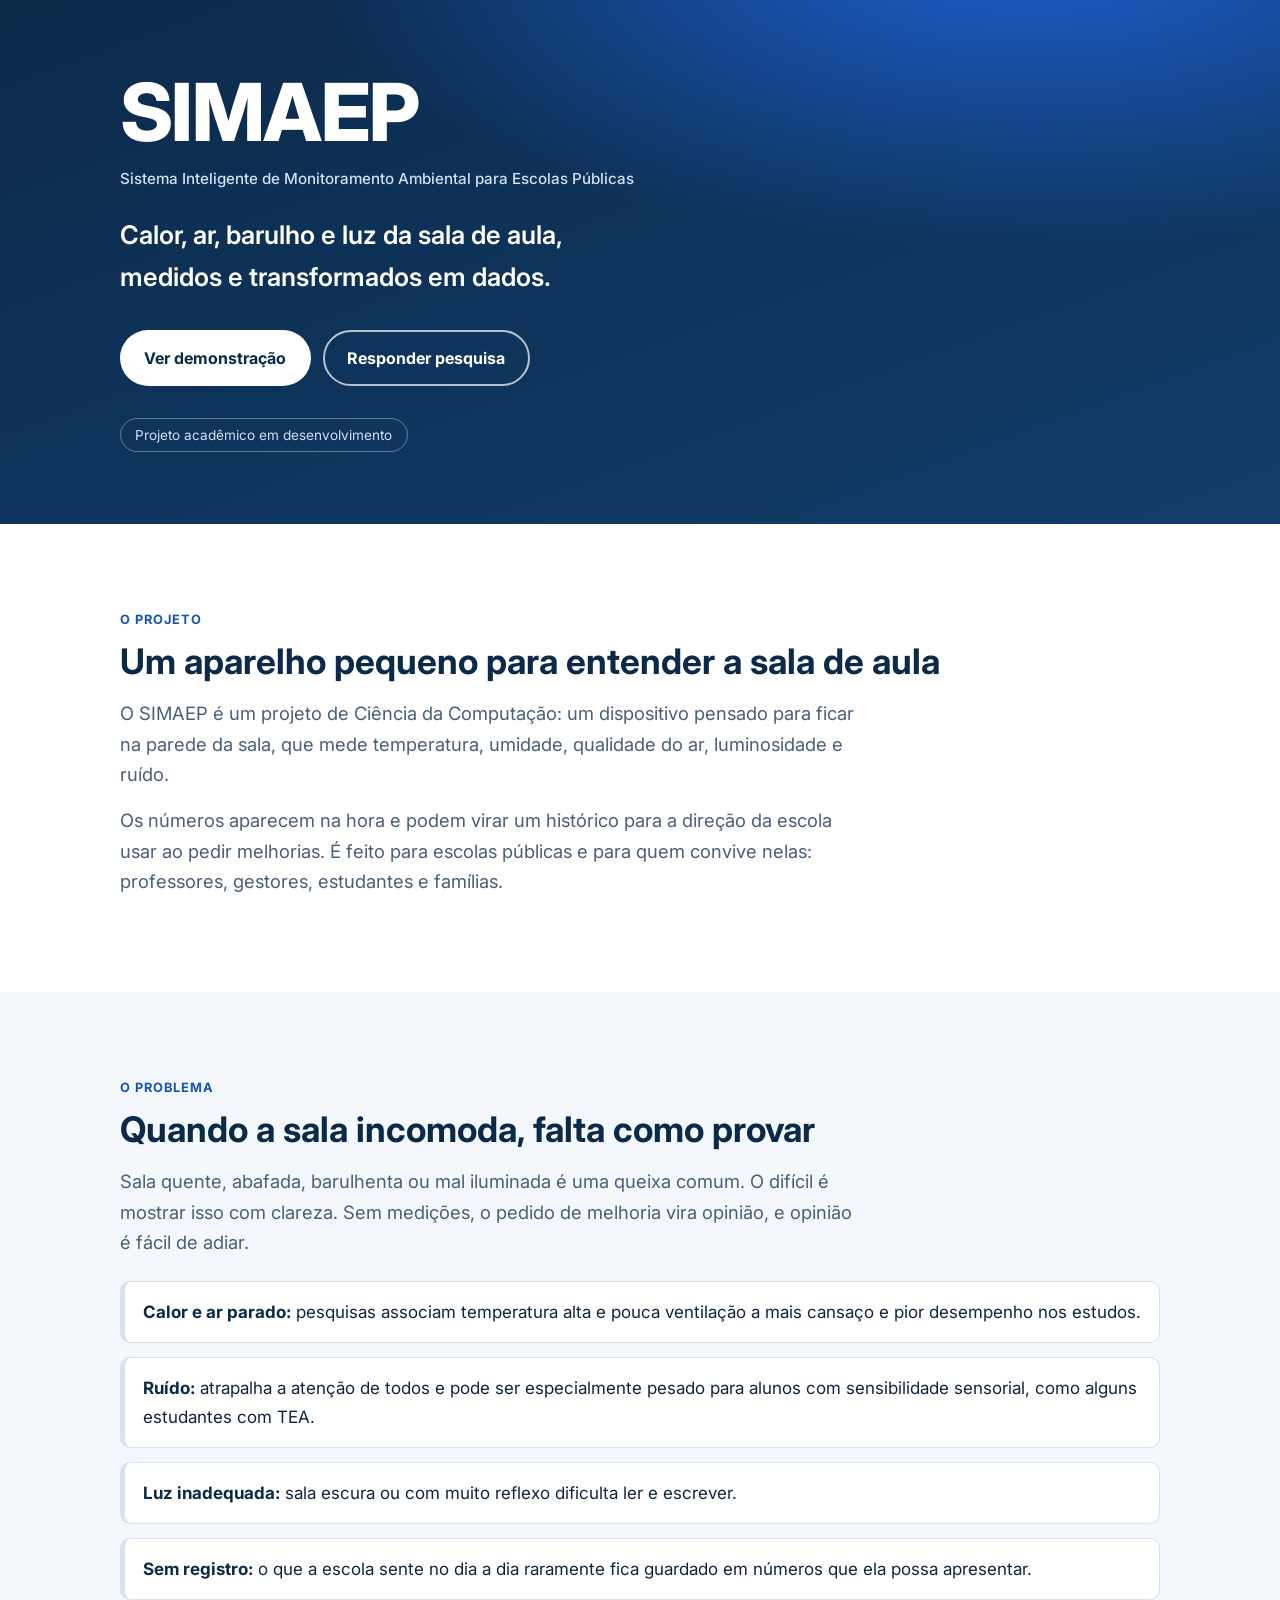
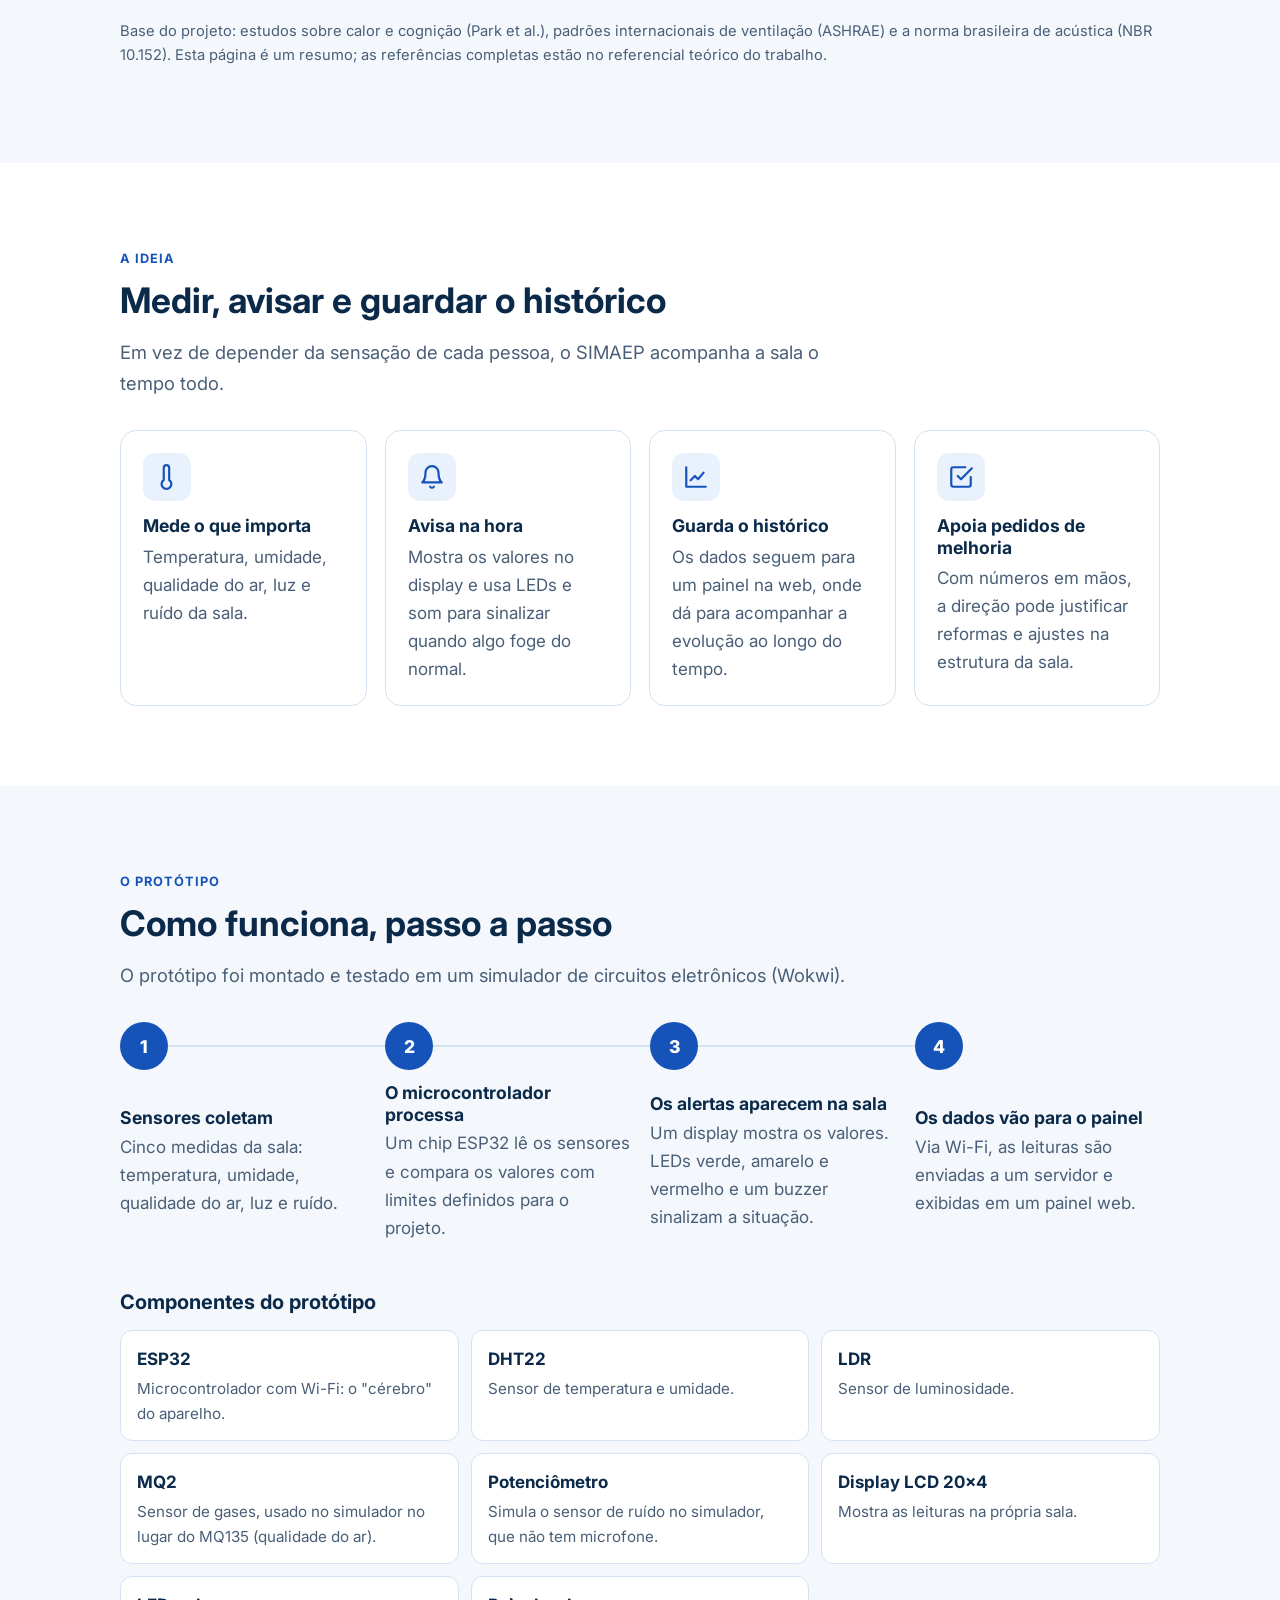
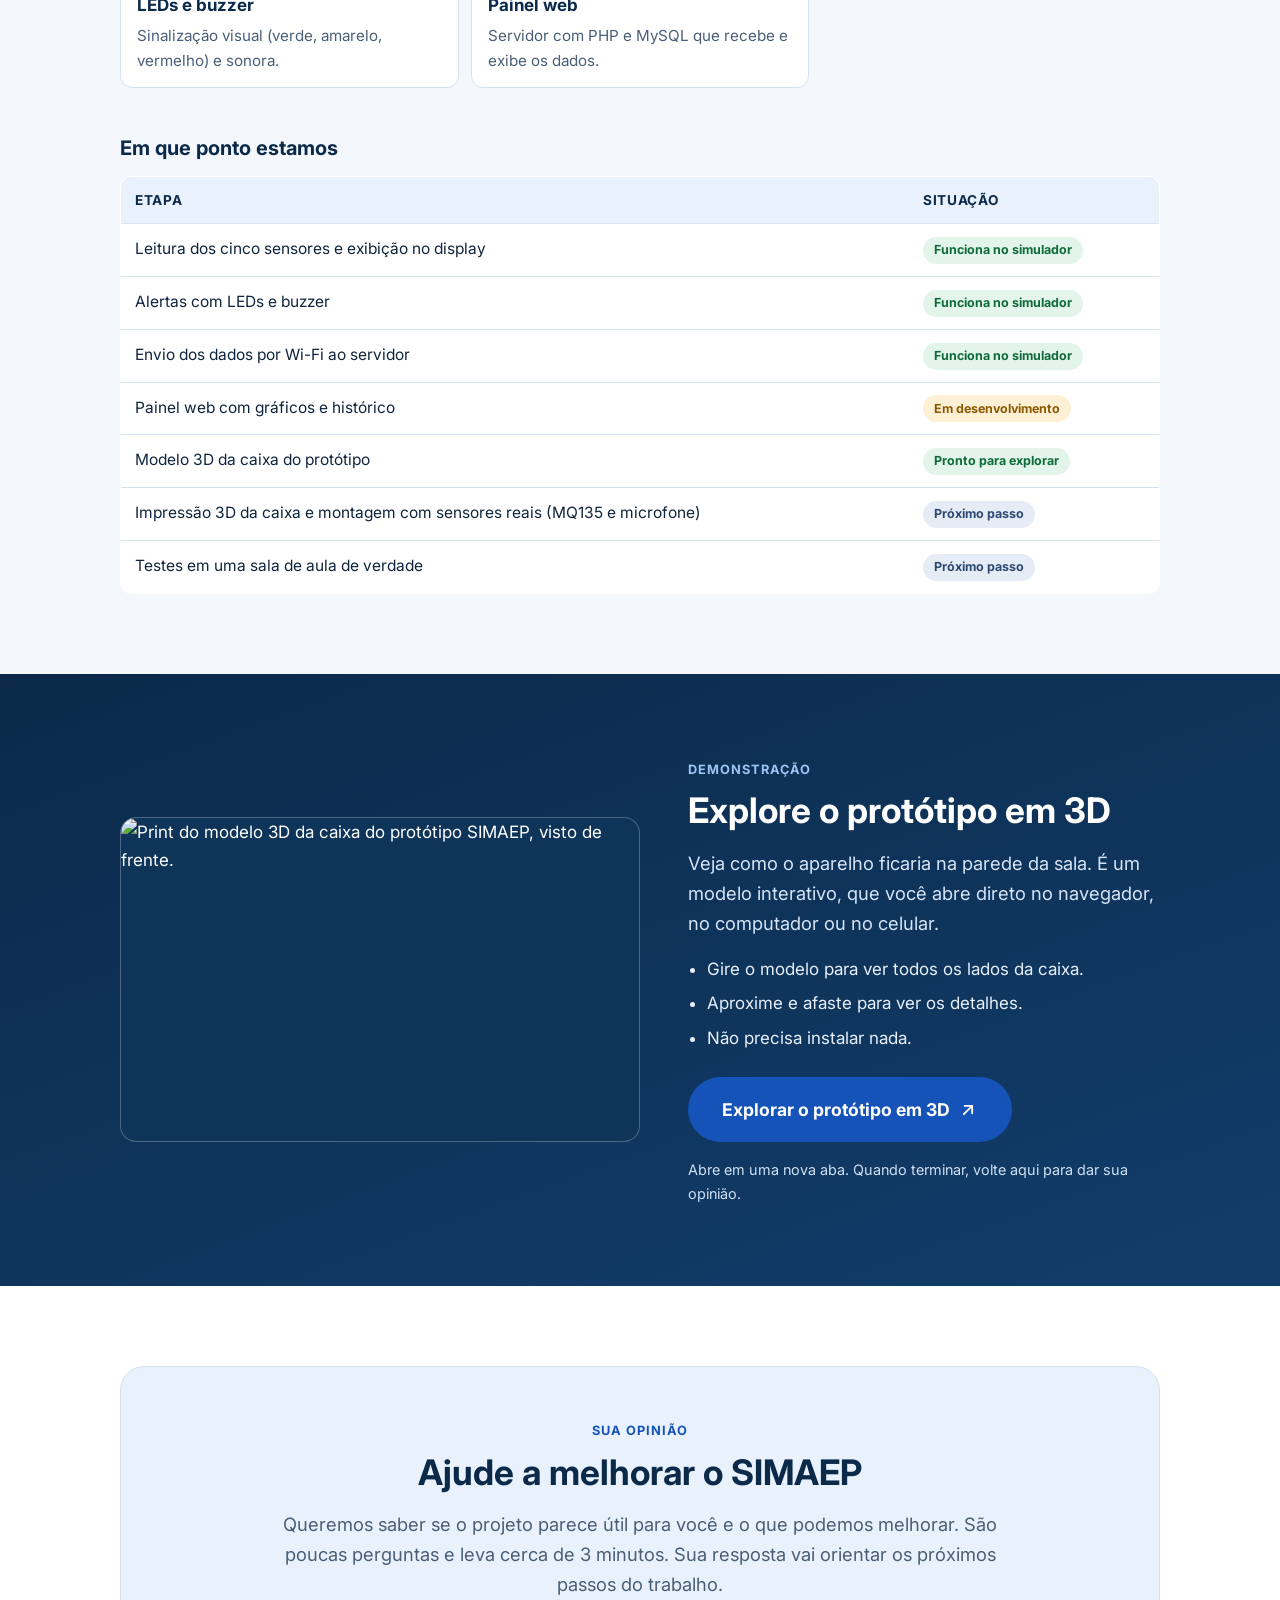
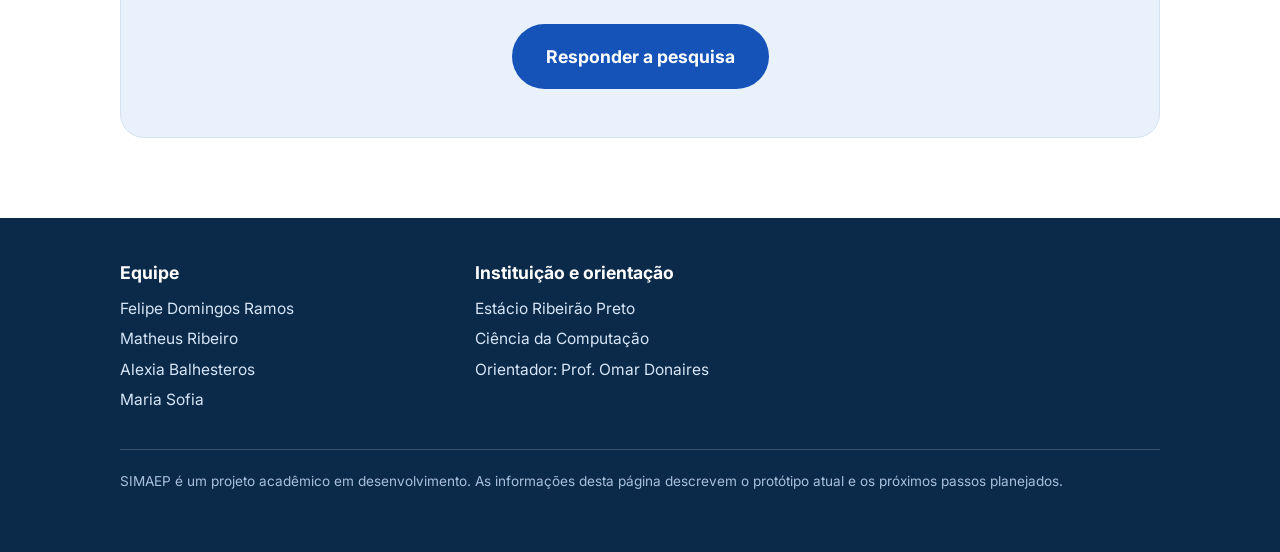
==== site/index.html @ f1fc980d "Add files via upload" ====
<!DOCTYPE html>
<html lang="pt-BR">
<head>
<meta charset="utf-8">
<meta name="viewport" content="width=device-width, initial-scale=1">
<title>SIMAEP - Monitoramento ambiental para escolas públicas</title>
<meta name="description" content="SIMAEP é um projeto acadêmico que mede temperatura, ar, ruído e luz da sala de aula. Conheça o protótipo e dê sua opinião.">
<meta name="theme-color" content="#0b2a4a">

<!-- ============================================================
     CONFIGURAÇÃO: EDITE AQUI (único lugar que você precisa mexer)
     ============================================================ -->
<script>
  const CONFIG = {
    // 1) Link da página do modelo 3D
    MODEL_3D_URL: "https://microcontrolador.papaixinho.com.br/3d/",

    // 2) Link do Google Forms (o link de "Enviar" > ícone de link, termina em /viewform)
    //    Enquanto estiver vazio, os botões de pesquisa mostram "em breve".
    FORMS_URL: "https://forms.gle/YkU9QKmfA5a7cBHw9",

    // 3) Mostrar o formulário embutido na página? (true/false). Precisa de FORMS_URL.
    EMBED_FORM: false,

    // 4) Imagem de prévia do modelo 3D (print). Ex.: "img/modelo-3d.png". Vazio = espaço reservado.
    PREVIEW_IMAGE: "imagens/simaep-painel.png",
    PREVIEW_ALT: "Print do modelo 3D da caixa do protótipo SIMAEP, visto de frente.",

    // 5) Contato (e-mail). Vazio = o bloco de contato não aparece.
    CONTACT_EMAIL: ""
  };
</script>

<link rel="preconnect" href="https://fonts.googleapis.com">
<link rel="preconnect" href="https://fonts.gstatic.com" crossorigin>
<!-- Fonte por CDN. Se falhar, o navegador usa a fonte do sistema (veja font-family no CSS). -->
<link rel="stylesheet" href="https://fonts.googleapis.com/css2?family=Inter:wght@400;500;600;700;800&display=swap">

<style>
  :root{
    --navy:#0b2a4a;
    --navy-2:#123d6b;
    --blue:#1553b8;
    --blue-2:#2f7de1;
    --sky:#e8f1fc;
    --sky-2:#f4f8fd;
    --ink:#10253d;
    --muted:#4a5f77;
    --line:#d5e2f2;
    --ok:#0f6b3a;
    --ok-bg:#e3f4ea;
    --wip:#8a5a00;
    --wip-bg:#fdf0d5;
    --next:#2d4a73;
    --next-bg:#e6ecf5;
    --radius:16px;
    --maxw:1080px;
    --font:"Inter",system-ui,-apple-system,"Segoe UI",Roboto,Arial,sans-serif;
  }
  *{box-sizing:border-box}
  html{scroll-behavior:smooth}
  body{margin:0;font-family:var(--font);color:var(--ink);background:#fff;line-height:1.65;font-size:1.0625rem;-webkit-text-size-adjust:100%}
  img,svg{max-width:100%;display:block}
  a{color:var(--blue)}
  h1,h2,h3{line-height:1.2;margin:0;color:var(--navy)}
  p{margin:0 0 1rem}

  .skip{position:absolute;left:-999px;top:0;background:#fff;color:var(--navy);padding:.7rem 1rem;z-index:100;border-radius:0 0 8px 0;font-weight:600}
  .skip:focus{left:0}
  :focus-visible{outline:3px solid #ffbf47;outline-offset:3px;border-radius:6px}

  .wrap{width:100%;max-width:var(--maxw);margin:0 auto;padding:0 20px}
  section{padding:56px 0}
  .eyebrow{display:inline-block;font-size:.8rem;font-weight:700;letter-spacing:.08em;text-transform:uppercase;color:var(--blue);margin-bottom:.6rem}
  h2{font-size:clamp(1.55rem,5vw,2.2rem);margin-bottom:1rem}
  .lead{font-size:1.15rem;color:var(--muted);max-width:62ch}
  .alt{background:var(--sky-2)}

  /* Botões */
  .btn{display:inline-flex;align-items:center;justify-content:center;gap:.5rem;min-height:48px;padding:.8rem 1.4rem;border-radius:999px;font-weight:700;font-size:1rem;text-decoration:none;border:2px solid transparent;cursor:pointer;font-family:inherit;transition:transform .15s ease,background .15s ease}
  .btn:hover{transform:translateY(-1px)}
  .btn-primary{background:var(--blue);color:#fff}
  .btn-primary:hover{background:#0f4397}
  .btn-light{background:#fff;color:var(--navy)}
  .btn-ghost{background:transparent;color:#fff;border-color:rgba(255,255,255,.7)}
  .btn-ghost:hover{background:rgba(255,255,255,.12)}
  .btn-lg{min-height:58px;font-size:1.1rem;padding:1rem 2rem}
  .btn[aria-disabled="true"]{background:#8fa3ba;color:#fff;cursor:not-allowed;transform:none}

  /* Hero */
  .hero{background:radial-gradient(1200px 500px at 80% -10%,#1d5fd1 0%,transparent 60%),linear-gradient(160deg,var(--navy) 0%,var(--navy-2) 100%);color:#fff;padding:64px 0 72px}
  .hero h1{color:#fff;font-size:clamp(2.8rem,12vw,5rem);font-weight:800;letter-spacing:-.02em}
  .hero .full{font-size:.95rem;color:#cfe0f5;margin:.4rem 0 1.4rem;font-weight:500}
  .hero .tagline{font-size:clamp(1.2rem,4vw,1.6rem);font-weight:600;max-width:30ch;margin-bottom:2rem;color:#fff}
  .hero .actions{display:flex;flex-wrap:wrap;gap:12px}
  .hero .badge{display:inline-block;margin-top:2rem;font-size:.85rem;color:#cfe0f5;border:1px solid rgba(255,255,255,.35);border-radius:999px;padding:.3rem .9rem}

  /* Cards genéricos */
  .grid{display:grid;gap:18px}
  .card{background:#fff;border:1px solid var(--line);border-radius:var(--radius);padding:22px}
  .card h3{font-size:1.1rem;margin:.9rem 0 .4rem}
  .card p{color:var(--muted);margin:0}
  .icon{width:48px;height:48px;border-radius:12px;background:var(--sky);display:grid;place-items:center;color:var(--blue)}
  .icon svg{width:26px;height:26px}

  /* Problemática */
  .problem-list{list-style:none;padding:0;margin:1.5rem 0 0;display:grid;gap:14px}
  .problem-list li{background:#fff;border-left:5px solid var(--blue-2);border-radius:10px;padding:16px 18px;border:1px solid var(--line);border-left-width:5px}
  .problem-list strong{color:var(--navy)}
  .note{font-size:.92rem;color:var(--muted);margin-top:1.2rem}

  /* Passos */
  .steps{list-style:none;padding:0;margin:2rem 0 0;display:grid;gap:0}
  .step{position:relative;display:grid;grid-template-columns:48px 1fr;gap:16px;padding-bottom:28px}
  .step:last-child{padding-bottom:0}
  .step::before{content:"";position:absolute;left:23px;top:50px;bottom:0;width:2px;background:var(--line)}
  .step:last-child::before{display:none}
  .num{width:48px;height:48px;border-radius:50%;background:var(--blue);color:#fff;font-weight:800;display:grid;place-items:center;font-size:1.1rem;z-index:1}
  .step h3{font-size:1.1rem;margin-bottom:.3rem}
  .step p{color:var(--muted);margin:0}
  .step .tag{display:inline-block;margin-top:.5rem}

  /* Chips de status */
  .chip{display:inline-block;font-size:.78rem;font-weight:700;border-radius:999px;padding:.2rem .7rem;white-space:nowrap}
  .chip.ok{background:var(--ok-bg);color:var(--ok)}
  .chip.wip{background:var(--wip-bg);color:var(--wip)}
  .chip.next{background:var(--next-bg);color:var(--next)}

  .subhead{font-size:1.25rem;margin:3rem 0 1rem}
  .parts{list-style:none;padding:0;margin:0;display:grid;gap:12px}
  .parts li{background:#fff;border:1px solid var(--line);border-radius:12px;padding:14px 16px;display:flex;flex-direction:column;gap:.2rem}
  .parts .name{font-weight:700;color:var(--navy)}
  .parts .desc{color:var(--muted);font-size:.95rem}

  .status-table{width:100%;border-collapse:collapse;background:#fff;border:1px solid var(--line);border-radius:12px;overflow:hidden}
  .status-table th,.status-table td{text-align:left;padding:12px 14px;border-bottom:1px solid var(--line);vertical-align:top;font-size:.97rem}
  .status-table th{background:var(--sky);color:var(--navy);font-size:.85rem;text-transform:uppercase;letter-spacing:.05em}
  .status-table tr:last-child td{border-bottom:0}

  /* Demonstração */
  .demo{background:linear-gradient(160deg,var(--navy) 0%,var(--navy-2) 100%);color:#fff}
  .demo h2{color:#fff}
  .demo .lead{color:#d6e5f7}
  .demo-box{display:grid;gap:28px;align-items:center}
  .preview{border-radius:var(--radius);overflow:hidden;border:1px solid rgba(255,255,255,.25);background:#0e3459;aspect-ratio:16/10}
  .preview img{width:100%;height:100%;object-fit:cover}
  .placeholder{width:100%;height:100%;display:grid;place-items:center;text-align:center;padding:20px;color:#cfe0f5;border:2px dashed rgba(255,255,255,.4);border-radius:var(--radius);font-size:.95rem}
  .placeholder svg{width:56px;height:56px;margin:0 auto .6rem;opacity:.8}
  .demo ul{padding-left:1.2rem;margin:0 0 1.6rem;color:#e7f0fb}
  .demo li{margin-bottom:.4rem}
  .demo .small{font-size:.9rem;color:#cfe0f5;margin:1rem 0 0}

  /* Pesquisa */
  .survey-box{background:var(--sky);border:1px solid var(--line);border-radius:24px;padding:28px 22px;text-align:center}
  .survey-box .lead{margin:0 auto 1.5rem}
  .soon{font-size:.92rem;color:var(--muted);margin-top:.8rem}
  details.embed{margin-top:2rem;text-align:left}
  details.embed summary{cursor:pointer;font-weight:600;color:var(--blue);padding:.6rem 0}
  details.embed iframe{width:100%;height:760px;border:1px solid var(--line);border-radius:12px;background:#fff;margin-top:.8rem}

  /* Rodapé */
  footer{background:var(--navy);color:#d6e5f7;padding:44px 0;font-size:.97rem}
  footer h2{font-size:1.1rem;color:#fff;margin-bottom:.8rem}
  footer .cols{display:grid;gap:26px}
  footer ul{list-style:none;padding:0;margin:0}
  footer li{margin-bottom:.3rem}
  footer a{color:#fff}
  footer .fine{margin-top:2rem;font-size:.85rem;color:#a9c0dc;border-top:1px solid rgba(255,255,255,.18);padding-top:1.2rem}

  /* Animações ao rolar (só se JS estiver ativo) */
  .js .reveal{opacity:0;transform:translateY(18px);transition:opacity .6s ease,transform .6s ease}
  .js .reveal.in{opacity:1;transform:none}
  @media (prefers-reduced-motion:reduce){
    html{scroll-behavior:auto}
    .js .reveal{opacity:1;transform:none;transition:none}
    .btn{transition:none}
  }

  /* Telas maiores */
  @media (min-width:720px){
    section{padding:80px 0}
    .grid.cols-2{grid-template-columns:repeat(2,1fr)}
    .grid.cols-4{grid-template-columns:repeat(2,1fr)}
    .parts{grid-template-columns:repeat(2,1fr)}
    .demo-box{grid-template-columns:1.1fr 1fr;gap:48px}
    .survey-box{padding:48px}
    footer .cols{grid-template-columns:repeat(3,1fr)}
  }
  @media (min-width:960px){
    .grid.cols-4{grid-template-columns:repeat(4,1fr)}
    .parts{grid-template-columns:repeat(3,1fr)}
    .steps{grid-template-columns:repeat(4,1fr);gap:20px}
    .step{grid-template-columns:1fr;padding-bottom:0;gap:12px}
    .step::before{left:48px;right:-20px;top:23px;bottom:auto;width:auto;height:2px}
  }
</style>
</head>

<body>
<script>document.documentElement.classList.add('js');</script>
<a class="skip" href="#proposta">Pular para o conteúdo</a>

<!-- ======================= 1. TOPO (HERO) ======================= -->
<header class="hero">
  <div class="wrap">
    <h1>SIMAEP</h1>
    <p class="full">Sistema Inteligente de Monitoramento Ambiental para Escolas Públicas</p>
    <p class="tagline">Calor, ar, barulho e luz da sala de aula, medidos e transformados em dados.</p>
    <div class="actions">
      <a class="btn btn-light" href="#demo">Ver demonstração</a>
      <a class="btn btn-ghost" href="#pesquisa" data-forms-link>Responder pesquisa</a>
    </div>
    <span class="badge">Projeto acadêmico em desenvolvimento</span>
  </div>
</header>

<main>
<!-- ======================= 2. PROPOSTA ======================= -->
<section id="proposta" aria-labelledby="t-proposta">
  <div class="wrap reveal">
    <span class="eyebrow">O projeto</span>
    <h2 id="t-proposta">Um aparelho pequeno para entender a sala de aula</h2>
    <p class="lead">O SIMAEP é um projeto de Ciência da Computação: um dispositivo pensado para ficar na parede da sala, que mede temperatura, umidade, qualidade do ar, luminosidade e ruído.</p>
    <p class="lead">Os números aparecem na hora e podem virar um histórico para a direção da escola usar ao pedir melhorias. É feito para escolas públicas e para quem convive nelas: professores, gestores, estudantes e famílias.</p>
  </div>
</section>

<!-- ======================= 3. PROBLEMÁTICA ======================= -->
<section id="problema" class="alt" aria-labelledby="t-problema">
  <div class="wrap reveal">
    <span class="eyebrow">O problema</span>
    <h2 id="t-problema">Quando a sala incomoda, falta como provar</h2>
    <p class="lead">Sala quente, abafada, barulhenta ou mal iluminada é uma queixa comum. O difícil é mostrar isso com clareza. Sem medições, o pedido de melhoria vira opinião, e opinião é fácil de adiar.</p>
    <ul class="problem-list">
      <li><strong>Calor e ar parado:</strong> pesquisas associam temperatura alta e pouca ventilação a mais cansaço e pior desempenho nos estudos.</li>
      <li><strong>Ruído:</strong> atrapalha a atenção de todos e pode ser especialmente pesado para alunos com sensibilidade sensorial, como alguns estudantes com TEA.</li>
      <li><strong>Luz inadequada:</strong> sala escura ou com muito reflexo dificulta ler e escrever.</li>
      <li><strong>Sem registro:</strong> o que a escola sente no dia a dia raramente fica guardado em números que ela possa apresentar.</li>
    </ul>
    <p class="note">Base do projeto: estudos sobre calor e cognição (Park et al.), padrões internacionais de ventilação (ASHRAE) e a norma brasileira de acústica (NBR 10.152). Esta página é um resumo; as referências completas estão no referencial teórico do trabalho.</p>
  </div>
</section>

<!-- ======================= 4. IDEIA DE SOLUÇÃO ======================= -->
<section id="solucao" aria-labelledby="t-solucao">
  <div class="wrap">
    <div class="reveal">
      <span class="eyebrow">A ideia</span>
      <h2 id="t-solucao">Medir, avisar e guardar o histórico</h2>
      <p class="lead">Em vez de depender da sensação de cada pessoa, o SIMAEP acompanha a sala o tempo todo.</p>
    </div>
    <div class="grid cols-4" style="margin-top:2rem">
      <article class="card reveal">
        <div class="icon" aria-hidden="true">
          <svg viewBox="0 0 24 24" fill="none" stroke="currentColor" stroke-width="2" stroke-linecap="round" stroke-linejoin="round"><path d="M14 14.76V3.5a2.5 2.5 0 0 0-5 0v11.26a4.5 4.5 0 1 0 5 0z"/></svg>
        </div>
        <h3>Mede o que importa</h3>
        <p>Temperatura, umidade, qualidade do ar, luz e ruído da sala.</p>
      </article>
      <article class="card reveal">
        <div class="icon" aria-hidden="true">
          <svg viewBox="0 0 24 24" fill="none" stroke="currentColor" stroke-width="2" stroke-linecap="round" stroke-linejoin="round"><path d="M18 8a6 6 0 0 0-12 0c0 7-3 9-3 9h18s-3-2-3-9"/><path d="M13.7 21a2 2 0 0 1-3.4 0"/></svg>
        </div>
        <h3>Avisa na hora</h3>
        <p>Mostra os valores no display e usa LEDs e som para sinalizar quando algo foge do normal.</p>
      </article>
      <article class="card reveal">
        <div class="icon" aria-hidden="true">
          <svg viewBox="0 0 24 24" fill="none" stroke="currentColor" stroke-width="2" stroke-linecap="round" stroke-linejoin="round"><path d="M3 3v18h18"/><path d="M7 15l4-4 3 3 5-6"/></svg>
        </div>
        <h3>Guarda o histórico</h3>
        <p>Os dados seguem para um painel na web, onde dá para acompanhar a evolução ao longo do tempo.</p>
      </article>
      <article class="card reveal">
        <div class="icon" aria-hidden="true">
          <svg viewBox="0 0 24 24" fill="none" stroke="currentColor" stroke-width="2" stroke-linecap="round" stroke-linejoin="round"><path d="M9 11l3 3L22 4"/><path d="M21 12v7a2 2 0 0 1-2 2H5a2 2 0 0 1-2-2V5a2 2 0 0 1 2-2h11"/></svg>
        </div>
        <h3>Apoia pedidos de melhoria</h3>
        <p>Com números em mãos, a direção pode justificar reformas e ajustes na estrutura da sala.</p>
      </article>
    </div>
  </div>
</section>

<!-- ======================= 5. COMO FUNCIONA O PROTÓTIPO ======================= -->
<section id="como-funciona" class="alt" aria-labelledby="t-como">
  <div class="wrap">
    <div class="reveal">
      <span class="eyebrow">O protótipo</span>
      <h2 id="t-como">Como funciona, passo a passo</h2>
      <p class="lead">O protótipo foi montado e testado em um simulador de circuitos eletrônicos (Wokwi).</p>
    </div>

    <ol class="steps">
      <li class="step reveal">
        <span class="num" aria-hidden="true">1</span>
        <div>
          <h3>Sensores coletam</h3>
          <p>Cinco medidas da sala: temperatura, umidade, qualidade do ar, luz e ruído.</p>
        </div>
      </li>
      <li class="step reveal">
        <span class="num" aria-hidden="true">2</span>
        <div>
          <h3>O microcontrolador processa</h3>
          <p>Um chip ESP32 lê os sensores e compara os valores com limites definidos para o projeto.</p>
        </div>
      </li>
      <li class="step reveal">
        <span class="num" aria-hidden="true">3</span>
        <div>
          <h3>Os alertas aparecem na sala</h3>
          <p>Um display mostra os valores. LEDs verde, amarelo e vermelho e um buzzer sinalizam a situação.</p>
        </div>
      </li>
      <li class="step reveal">
        <span class="num" aria-hidden="true">4</span>
        <div>
          <h3>Os dados vão para o painel</h3>
          <p>Via Wi-Fi, as leituras são enviadas a um servidor e exibidas em um painel web.</p>
        </div>
      </li>
    </ol>

    <h3 class="subhead reveal">Componentes do protótipo</h3>
    <ul class="parts reveal">
      <li><span class="name">ESP32</span><span class="desc">Microcontrolador com Wi-Fi: o "cérebro" do aparelho.</span></li>
      <li><span class="name">DHT22</span><span class="desc">Sensor de temperatura e umidade.</span></li>
      <li><span class="name">LDR</span><span class="desc">Sensor de luminosidade.</span></li>
      <li><span class="name">MQ2</span><span class="desc">Sensor de gases, usado no simulador no lugar do MQ135 (qualidade do ar).</span></li>
      <li><span class="name">Potenciômetro</span><span class="desc">Simula o sensor de ruído no simulador, que não tem microfone.</span></li>
      <li><span class="name">Display LCD 20x4</span><span class="desc">Mostra as leituras na própria sala.</span></li>
      <li><span class="name">LEDs e buzzer</span><span class="desc">Sinalização visual (verde, amarelo, vermelho) e sonora.</span></li>
      <li><span class="name">Painel web</span><span class="desc">Servidor com PHP e MySQL que recebe e exibe os dados.</span></li>
    </ul>

    <h3 class="subhead reveal">Em que ponto estamos</h3>
    <!-- EDITE OS STATUS: troque a classe "ok" (funciona), "wip" (em desenvolvimento) ou "next" (próximo passo) e o texto do chip. -->
    <div class="reveal" style="overflow-x:auto">
      <table class="status-table">
        <thead><tr><th scope="col">Etapa</th><th scope="col">Situação</th></tr></thead>
        <tbody>
          <tr><td>Leitura dos cinco sensores e exibição no display</td><td><span class="chip ok">Funciona no simulador</span></td></tr>
          <tr><td>Alertas com LEDs e buzzer</td><td><span class="chip ok">Funciona no simulador</span></td></tr>
          <tr><td>Envio dos dados por Wi-Fi ao servidor</td><td><span class="chip ok">Funciona no simulador</span></td></tr>
          <tr><td>Painel web com gráficos e histórico</td><td><span class="chip wip">Em desenvolvimento</span></td></tr>
          <tr><td>Modelo 3D da caixa do protótipo</td><td><span class="chip ok">Pronto para explorar</span></td></tr>
          <tr><td>Impressão 3D da caixa e montagem com sensores reais (MQ135 e microfone)</td><td><span class="chip next">Próximo passo</span></td></tr>
          <tr><td>Testes em uma sala de aula de verdade</td><td><span class="chip next">Próximo passo</span></td></tr>
        </tbody>
      </table>
    </div>
  </div>
</section>

<!-- ======================= 6. ÁREA DE DEMONSTRAÇÃO ======================= -->
<section id="demo" class="demo" aria-labelledby="t-demo">
  <div class="wrap demo-box">
    <div class="preview reveal" id="preview">
      <!-- Preenchido pelo JS: usa CONFIG.PREVIEW_IMAGE ou mostra o espaço reservado -->
    </div>
    <div class="reveal">
      <span class="eyebrow" style="color:#9cc4f5">Demonstração</span>
      <h2 id="t-demo">Explore o protótipo em 3D</h2>
      <p class="lead">Veja como o aparelho ficaria na parede da sala. É um modelo interativo, que você abre direto no navegador, no computador ou no celular.</p>
      <ul>
        <li>Gire o modelo para ver todos os lados da caixa.</li>
        <li>Aproxime e afaste para ver os detalhes.</li>
        <li>Não precisa instalar nada.</li>
      </ul>
      <a class="btn btn-primary btn-lg" href="#" data-3d-link target="_blank" rel="noopener">Explorar o protótipo em 3D
        <svg width="20" height="20" viewBox="0 0 24 24" fill="none" stroke="currentColor" stroke-width="2.2" stroke-linecap="round" stroke-linejoin="round" aria-hidden="true"><path d="M7 17L17 7"/><path d="M8 7h9v9"/></svg>
      </a>
      <p class="small">Abre em uma nova aba. Quando terminar, volte aqui para dar sua opinião.</p>
    </div>
  </div>
</section>

<!-- ======================= 7. PESQUISA DE OPINIÃO ======================= -->
<section id="pesquisa" aria-labelledby="t-pesquisa">
  <div class="wrap">
    <div class="survey-box reveal">
      <span class="eyebrow">Sua opinião</span>
      <h2 id="t-pesquisa">Ajude a melhorar o SIMAEP</h2>
      <p class="lead">Queremos saber se o projeto parece útil para você e o que podemos melhorar. São poucas perguntas e leva cerca de 3 minutos. Sua resposta vai orientar os próximos passos do trabalho.</p>
      <a class="btn btn-primary btn-lg" href="#pesquisa" data-forms-link id="forms-main" target="_blank" rel="noopener">Responder a pesquisa</a>
      <p class="soon" id="forms-soon" hidden>O formulário será publicado aqui em breve.</p>

      <details class="embed" id="embed" hidden>
        <summary>Prefiro responder aqui na página</summary>
        <p class="note">Se o formulário não carregar bem no seu celular, use o botão acima.</p>
        <div id="embed-slot"></div>
      </details>
    </div>
  </div>
</section>
</main>

<!-- ======================= 8. RODAPÉ ======================= -->
<footer>
  <div class="wrap">
    <div class="cols">
      <div>
        <h2>Equipe</h2>
        <!-- EDITE: nomes da equipe -->
        <ul>
          <li>Felipe Domingos Ramos</li>
          <li>Matheus Ribeiro</li>
          <li>Alexia Balhesteros</li>
          <li>Maria Sofia</li>
        </ul>
      </div>
      <div>
        <h2>Instituição e orientação</h2>
        <!-- EDITE: instituição, curso e orientador -->
        <ul>
          <li>Estácio Ribeirão Preto</li>
          <li>Ciência da Computação</li>
          <li>Orientador: Prof. Omar Donaires</li>
        </ul>
      </div>
      <div id="contact" hidden>
        <h2>Contato</h2>
        <p><a id="contact-link" href="#"></a></p>
      </div>
    </div>
    <p class="fine">SIMAEP é um projeto acadêmico em desenvolvimento. As informações desta página descrevem o protótipo atual e os próximos passos planejados.</p>
  </div>
</footer>

<noscript>
  <div style="padding:16px;background:#fdf0d5;color:#3a2800;text-align:center">
    Para os botões de demonstração e pesquisa funcionarem, ative o JavaScript no navegador.
  </div>
</noscript>

<script>
(function () {
  var C = CONFIG;

  // --- Link do modelo 3D (nova aba) ---
  document.querySelectorAll('[data-3d-link]').forEach(function (a) { a.href = C.MODEL_3D_URL; });

  // --- Link do Forms ---
  var hasForms = !!(C.FORMS_URL && C.FORMS_URL.trim());
  document.querySelectorAll('[data-forms-link]').forEach(function (a) {
    if (a.id === 'forms-main') {
      if (hasForms) {
        a.href = C.FORMS_URL;
      } else {
        a.removeAttribute('href');
        a.removeAttribute('target');
        a.setAttribute('aria-disabled', 'true');
        a.setAttribute('role', 'link');
        document.getElementById('forms-soon').hidden = false;
      }
    }
    // O botão do topo apenas rola até a seção de pesquisa (href="#pesquisa").
  });

  // --- Formulário embutido (opcional) ---
  if (hasForms && C.EMBED_FORM) {
    var details = document.getElementById('embed');
    details.hidden = false;
    var loaded = false;
    details.addEventListener('toggle', function () {
      if (details.open && !loaded) {
        loaded = true;
        var sep = C.FORMS_URL.indexOf('?') === -1 ? '?' : '&';
        var f = document.createElement('iframe');
        f.src = C.FORMS_URL + sep + 'embedded=true';
        f.title = 'Formulário de pesquisa de opinião sobre o SIMAEP';
        f.loading = 'lazy';
        document.getElementById('embed-slot').appendChild(f);
      }
    });
  }

  // --- Prévia do 3D: imagem ou espaço reservado ---
  var prev = document.getElementById('preview');
  if (C.PREVIEW_IMAGE) {
    var img = document.createElement('img');
    img.src = C.PREVIEW_IMAGE;
    img.alt = C.PREVIEW_ALT;
    img.loading = 'lazy';
    prev.appendChild(img);
  } else {
    prev.innerHTML =
      '<div class="placeholder" role="img" aria-label="Espaço reservado para um print do modelo 3D do protótipo">' +
      '<div><svg viewBox="0 0 24 24" fill="none" stroke="currentColor" stroke-width="1.6" stroke-linecap="round" stroke-linejoin="round" aria-hidden="true">' +
      '<path d="M21 16V8a2 2 0 0 0-1-1.73l-7-4a2 2 0 0 0-2 0l-7 4A2 2 0 0 0 3 8v8a2 2 0 0 0 1 1.73l7 4a2 2 0 0 0 2 0l7-4A2 2 0 0 0 21 16z"/>' +
      '<path d="M3.3 7L12 12l8.7-5"/><path d="M12 22V12"/></svg>' +
      'Espaço para o print do modelo 3D</div></div>';
  }

  // --- Contato ---
  if (C.CONTACT_EMAIL && C.CONTACT_EMAIL.trim()) {
    var l = document.getElementById('contact-link');
    l.href = 'mailto:' + C.CONTACT_EMAIL;
    l.textContent = C.CONTACT_EMAIL;
    document.getElementById('contact').hidden = false;
  }

  // --- Animações discretas ao rolar ---
  var items = document.querySelectorAll('.reveal');
  var reduce = window.matchMedia('(prefers-reduced-motion: reduce)').matches;
  if (!('IntersectionObserver' in window) || reduce) {
    items.forEach(function (el) { el.classList.add('in'); });
  } else {
    var io = new IntersectionObserver(function (entries) {
      entries.forEach(function (e) {
        if (e.isIntersecting) { e.target.classList.add('in'); io.unobserve(e.target); }
      });
    }, { threshold: 0.12 });
    items.forEach(function (el) { io.observe(el); });
  }
})();
</script>
</body>
</html>
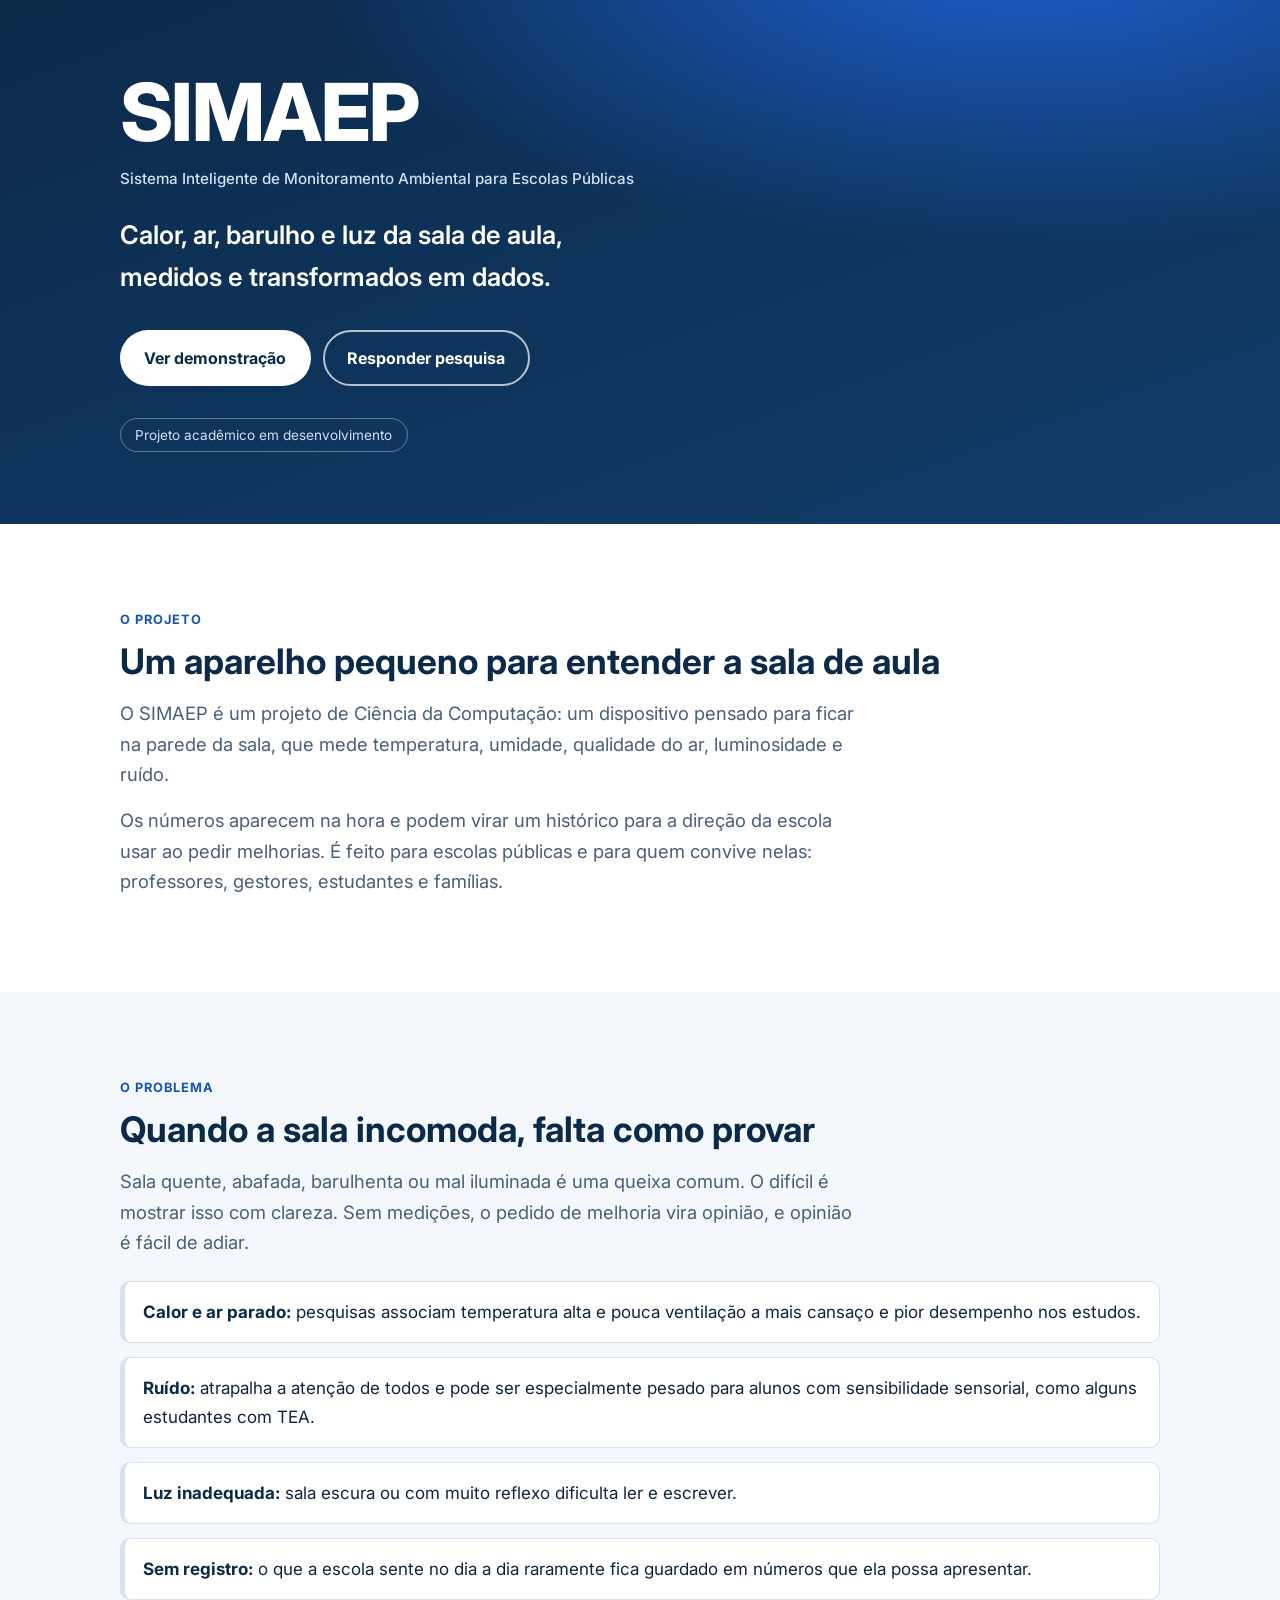
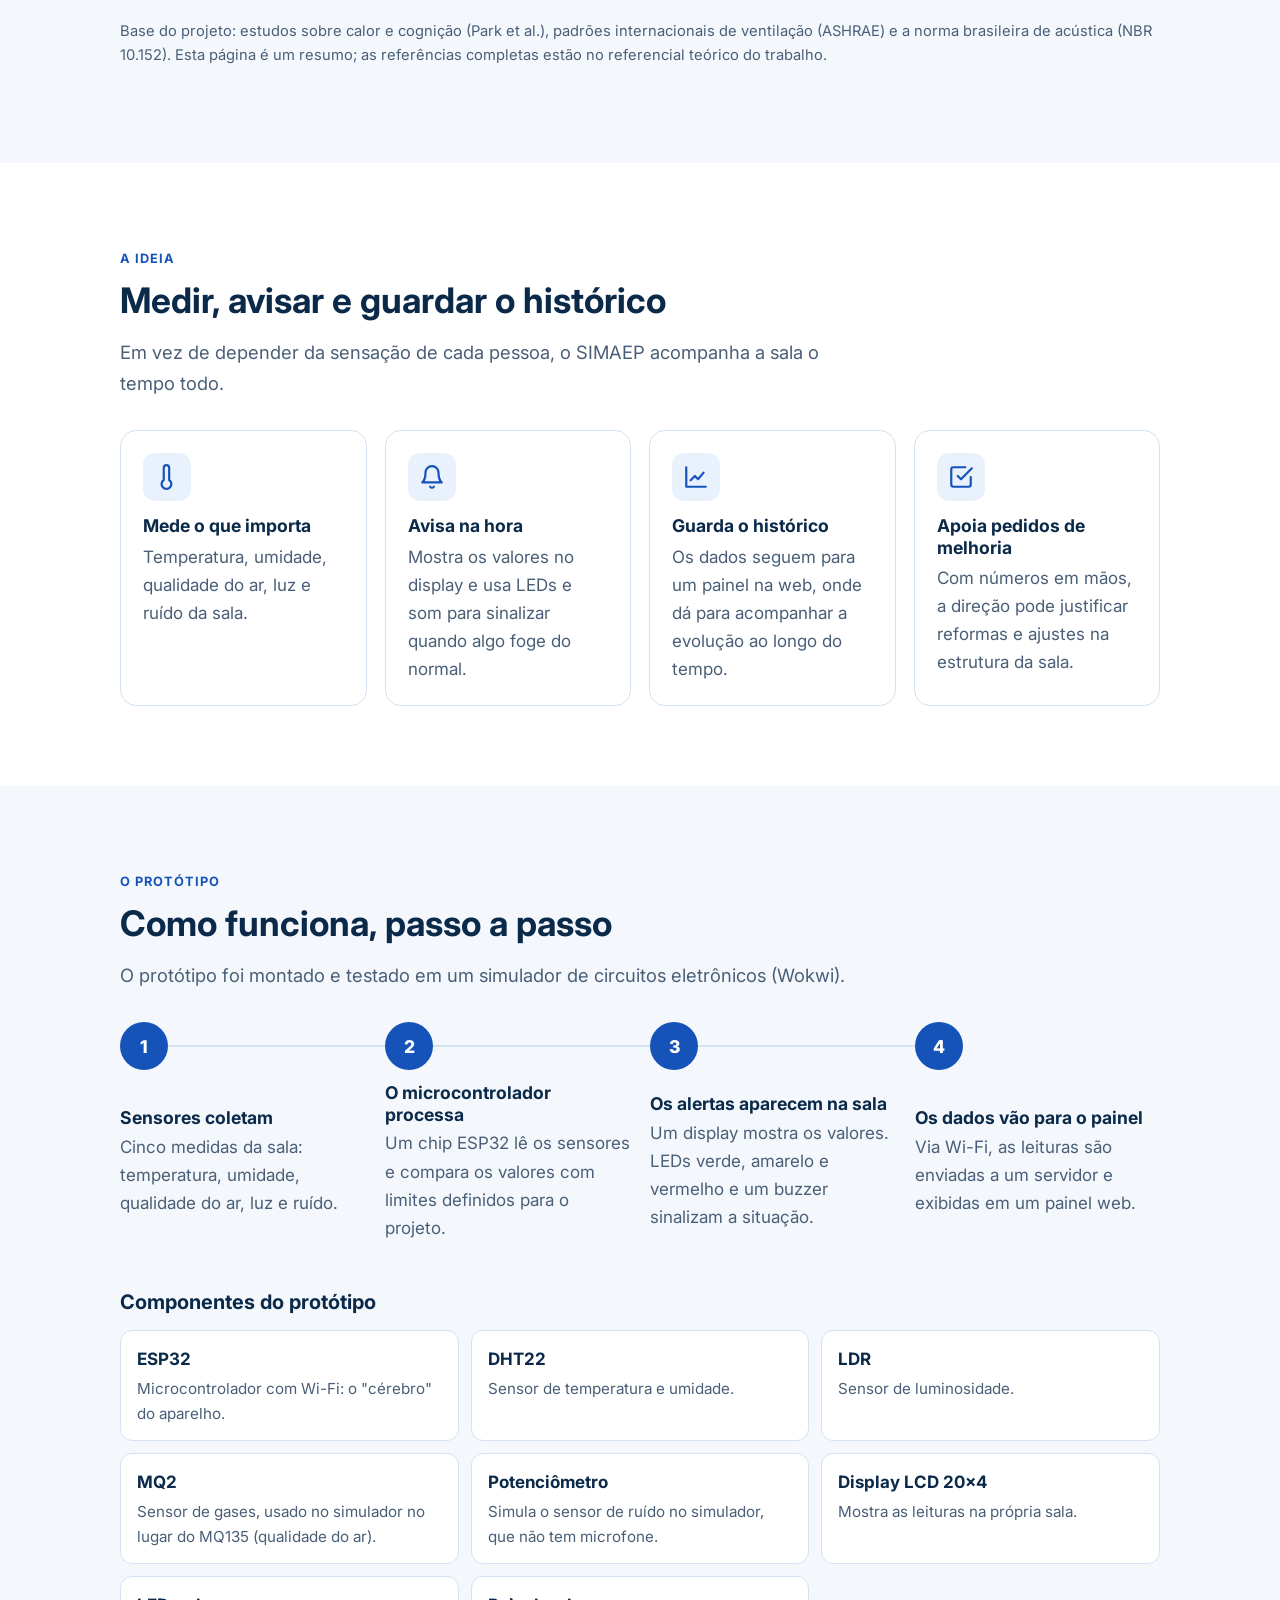
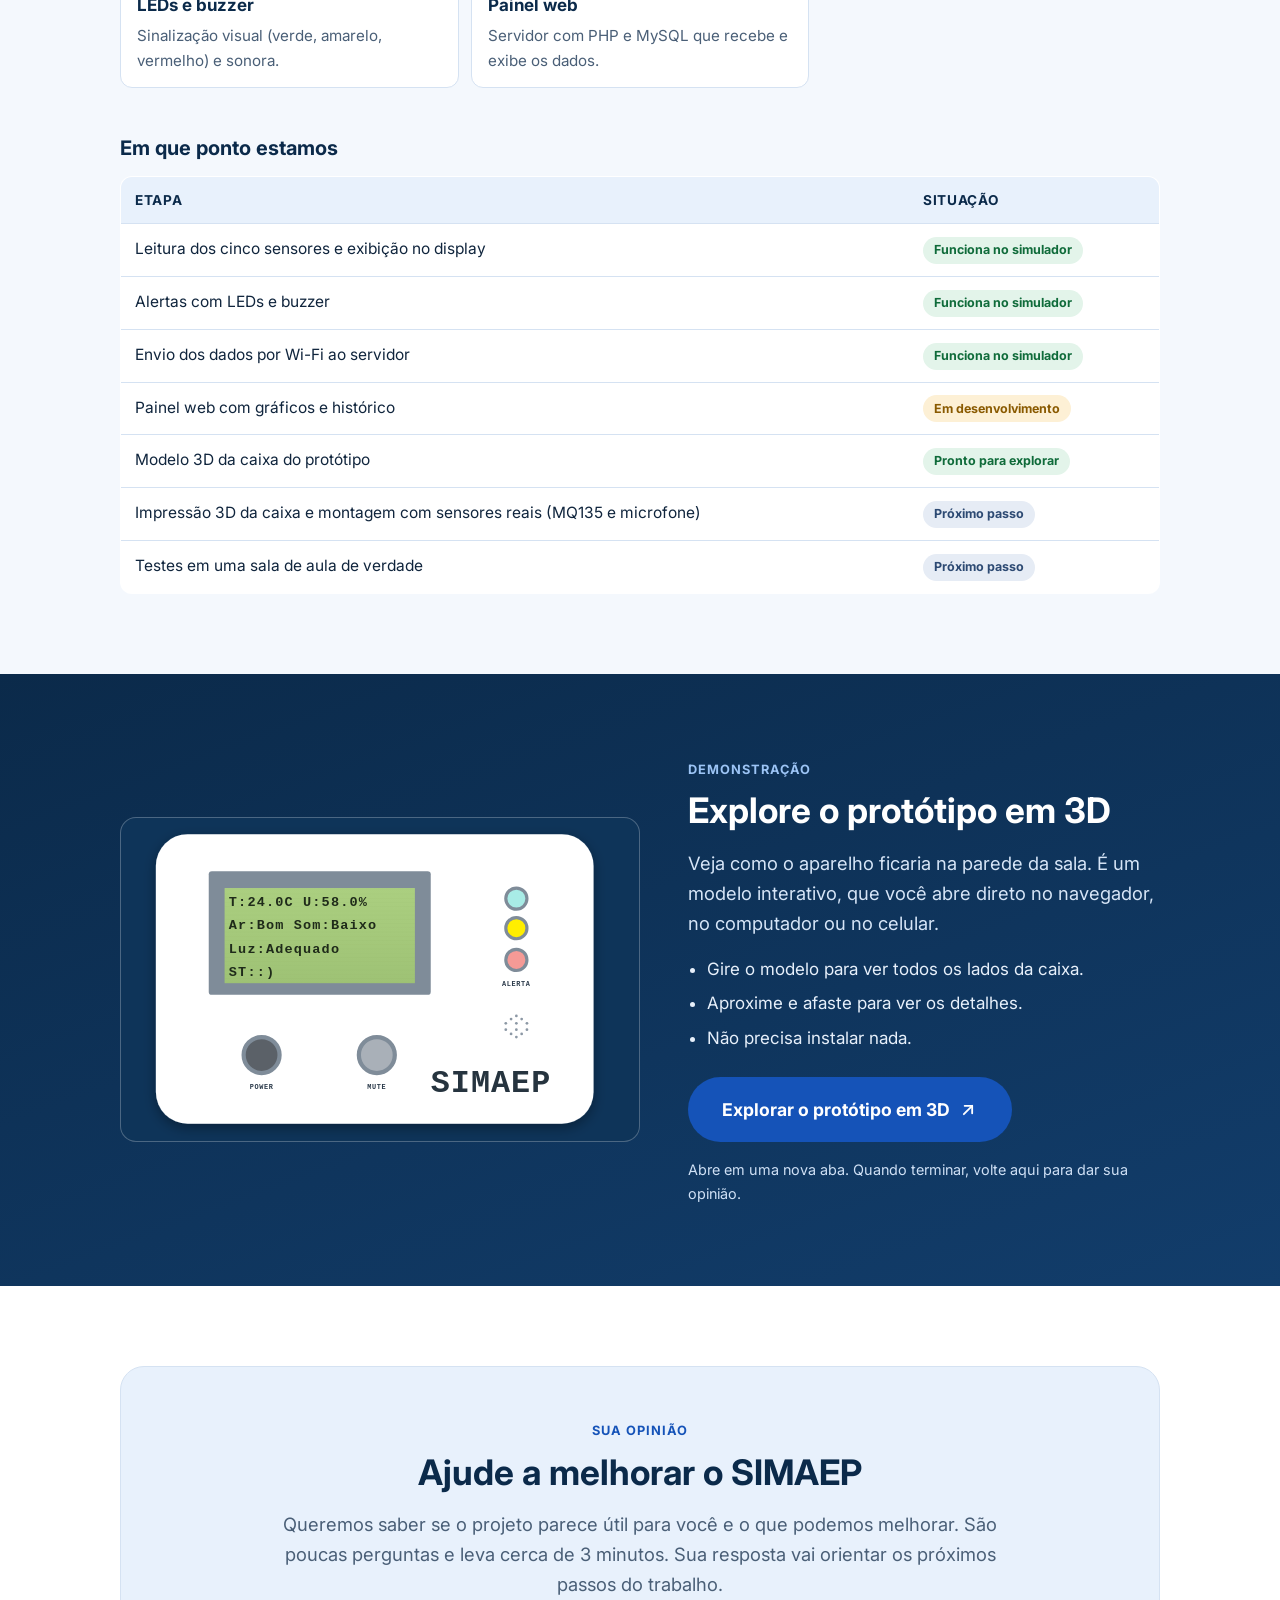
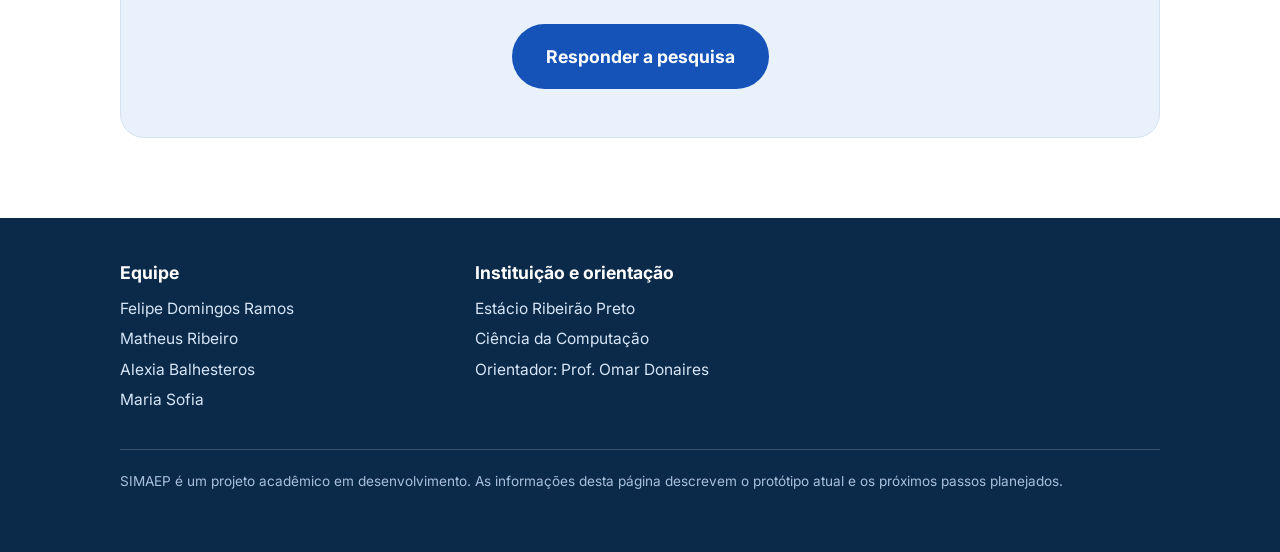
==== commit 327466bb: "Fix review findings: LED resistor values, DHT22 pull-up note, preview image, DB name - Correct LED c" ====
--- a/site/index.html
+++ b/site/index.html
@@ -23,7 +23,7 @@
     EMBED_FORM: false,
 
     // 4) Imagem de prévia do modelo 3D (print). Ex.: "img/modelo-3d.png". Vazio = espaço reservado.
-    PREVIEW_IMAGE: "imagens/simaep-painel.png",
+    PREVIEW_IMAGE: "imagens/simaep-painel.svg",
     PREVIEW_ALT: "Print do modelo 3D da caixa do protótipo SIMAEP, visto de frente.",
 
     // 5) Contato (e-mail). Vazio = o bloco de contato não aparece.
